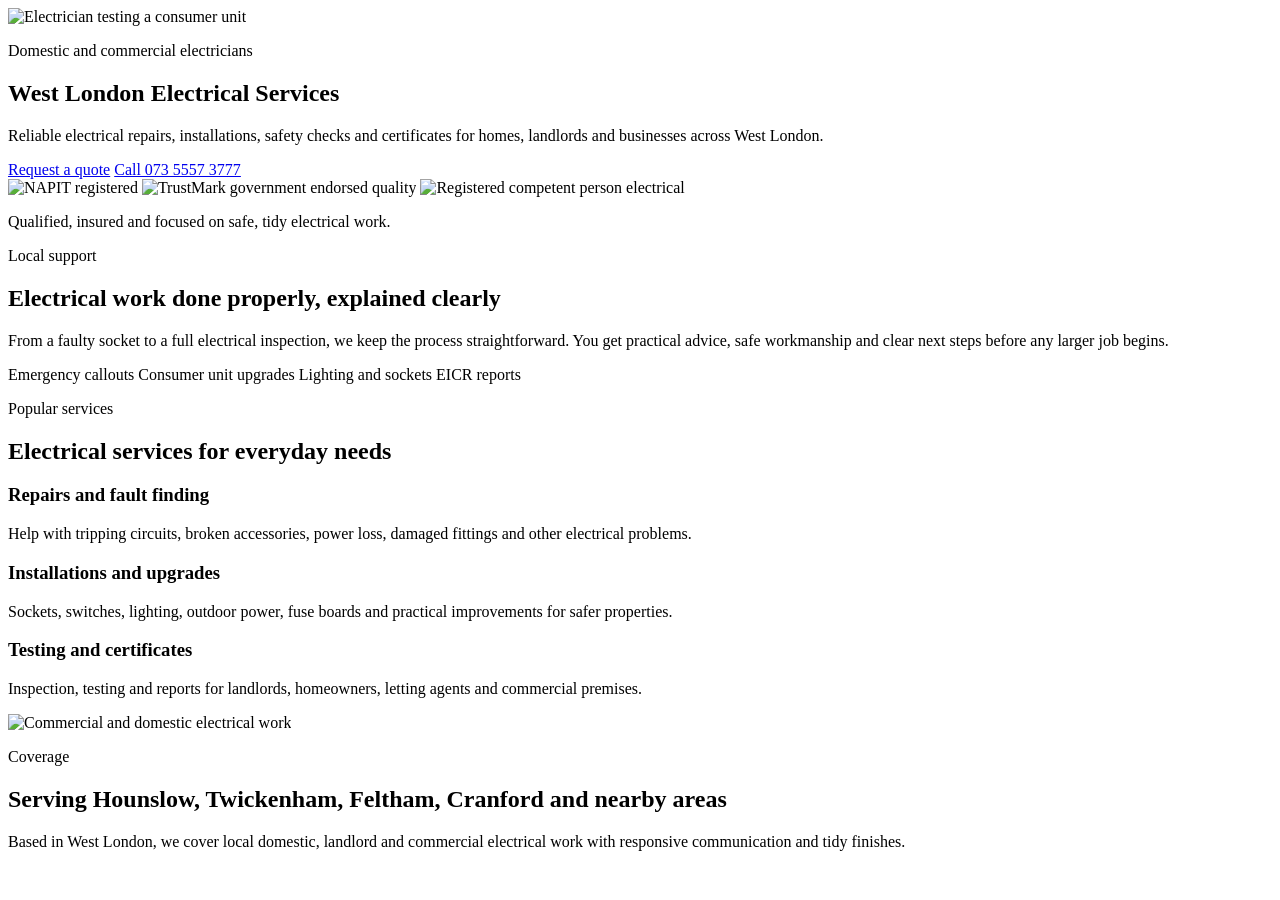
==== index.html @ 773b6138 "Add files via upload" ====
<!doctype html>
<html lang="en">
<head>
  <meta charset="utf-8">
  <meta name="viewport" content="width=device-width, initial-scale=1">
  <title>West London Electrical Services | Local Electricians</title>
  <meta name="description" content="West London Electrical Services provides domestic and commercial electrical repairs, installations, testing and certificates across West London.">
  <link rel="stylesheet" href="css/styles.css">
  <script src="js/main.js" defer></script>
</head>
<body data-page="home">
  <div data-site-header></div>

  <main>
    <section class="hero">
      <img src="images/electrical-services.jpg" alt="Electrician testing a consumer unit">
      <div class="hero-content">
        <p class="eyebrow">Domestic and commercial electricians</p>
        <h1>West London Electrical Services</h1>
        <p>Reliable electrical repairs, installations, safety checks and certificates for homes, landlords and businesses across West London.</p>
        <div class="actions">
          <a class="button primary" href="contact.html">Request a quote</a>
          <a class="button ghost" href="tel:07355573777">Call 073 5557 3777</a>
        </div>
      </div>
    </section>

    <section class="trust-row" aria-label="Accreditations">
      <img src="images/napit.jpg" alt="NAPIT registered">
      <img src="images/trustmark.jpg" alt="TrustMark government endorsed quality">
      <img src="images/registered-competent-person.jpg" alt="Registered competent person electrical">
      <p>Qualified, insured and focused on safe, tidy electrical work.</p>
    </section>

    <section class="section intro-grid">
      <div>
        <p class="eyebrow">Local support</p>
        <h2>Electrical work done properly, explained clearly</h2>
        <p>From a faulty socket to a full electrical inspection, we keep the process straightforward. You get practical advice, safe workmanship and clear next steps before any larger job begins.</p>
      </div>
      <div class="highlight-list">
        <span>Emergency callouts</span>
        <span>Consumer unit upgrades</span>
        <span>Lighting and sockets</span>
        <span>EICR reports</span>
      </div>
    </section>

    <section class="section cards-section">
      <div class="section-heading">
        <p class="eyebrow">Popular services</p>
        <h2>Electrical services for everyday needs</h2>
      </div>
      <div class="card-grid">
        <article class="card">
          <h3>Repairs and fault finding</h3>
          <p>Help with tripping circuits, broken accessories, power loss, damaged fittings and other electrical problems.</p>
        </article>
        <article class="card">
          <h3>Installations and upgrades</h3>
          <p>Sockets, switches, lighting, outdoor power, fuse boards and practical improvements for safer properties.</p>
        </article>
        <article class="card">
          <h3>Testing and certificates</h3>
          <p>Inspection, testing and reports for landlords, homeowners, letting agents and commercial premises.</p>
        </article>
      </div>
    </section>

    <section class="image-band">
      <img src="images/commercial-domestic.jpg" alt="Commercial and domestic electrical work">
      <div>
        <p class="eyebrow">Coverage</p>
        <h2>Serving Hounslow, Twickenham, Feltham, Cranford and nearby areas</h2>
        <p>Based in West London, we cover local domestic, landlord and commercial electrical work with responsive communication and tidy finishes.</p>
      </div>
    </section>
  </main>

  <div data-site-footer></div>
</body>
</html>
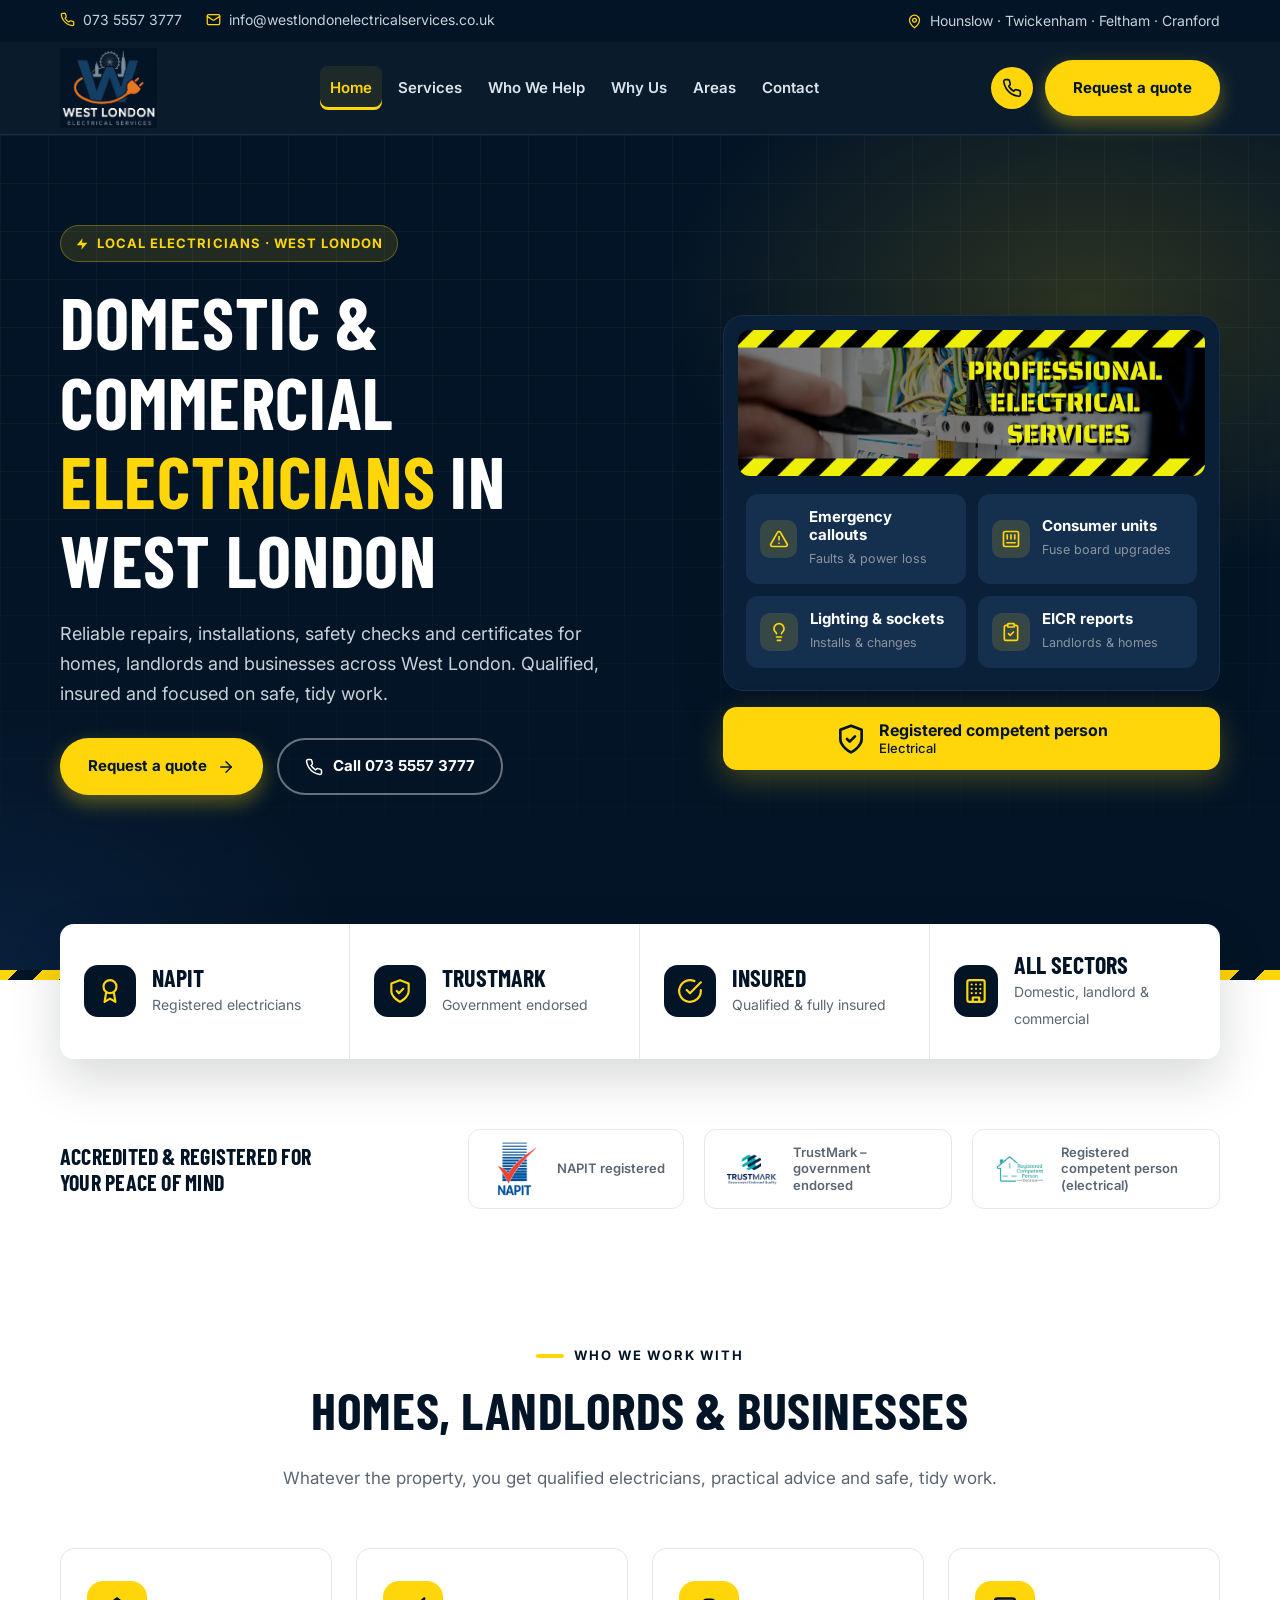
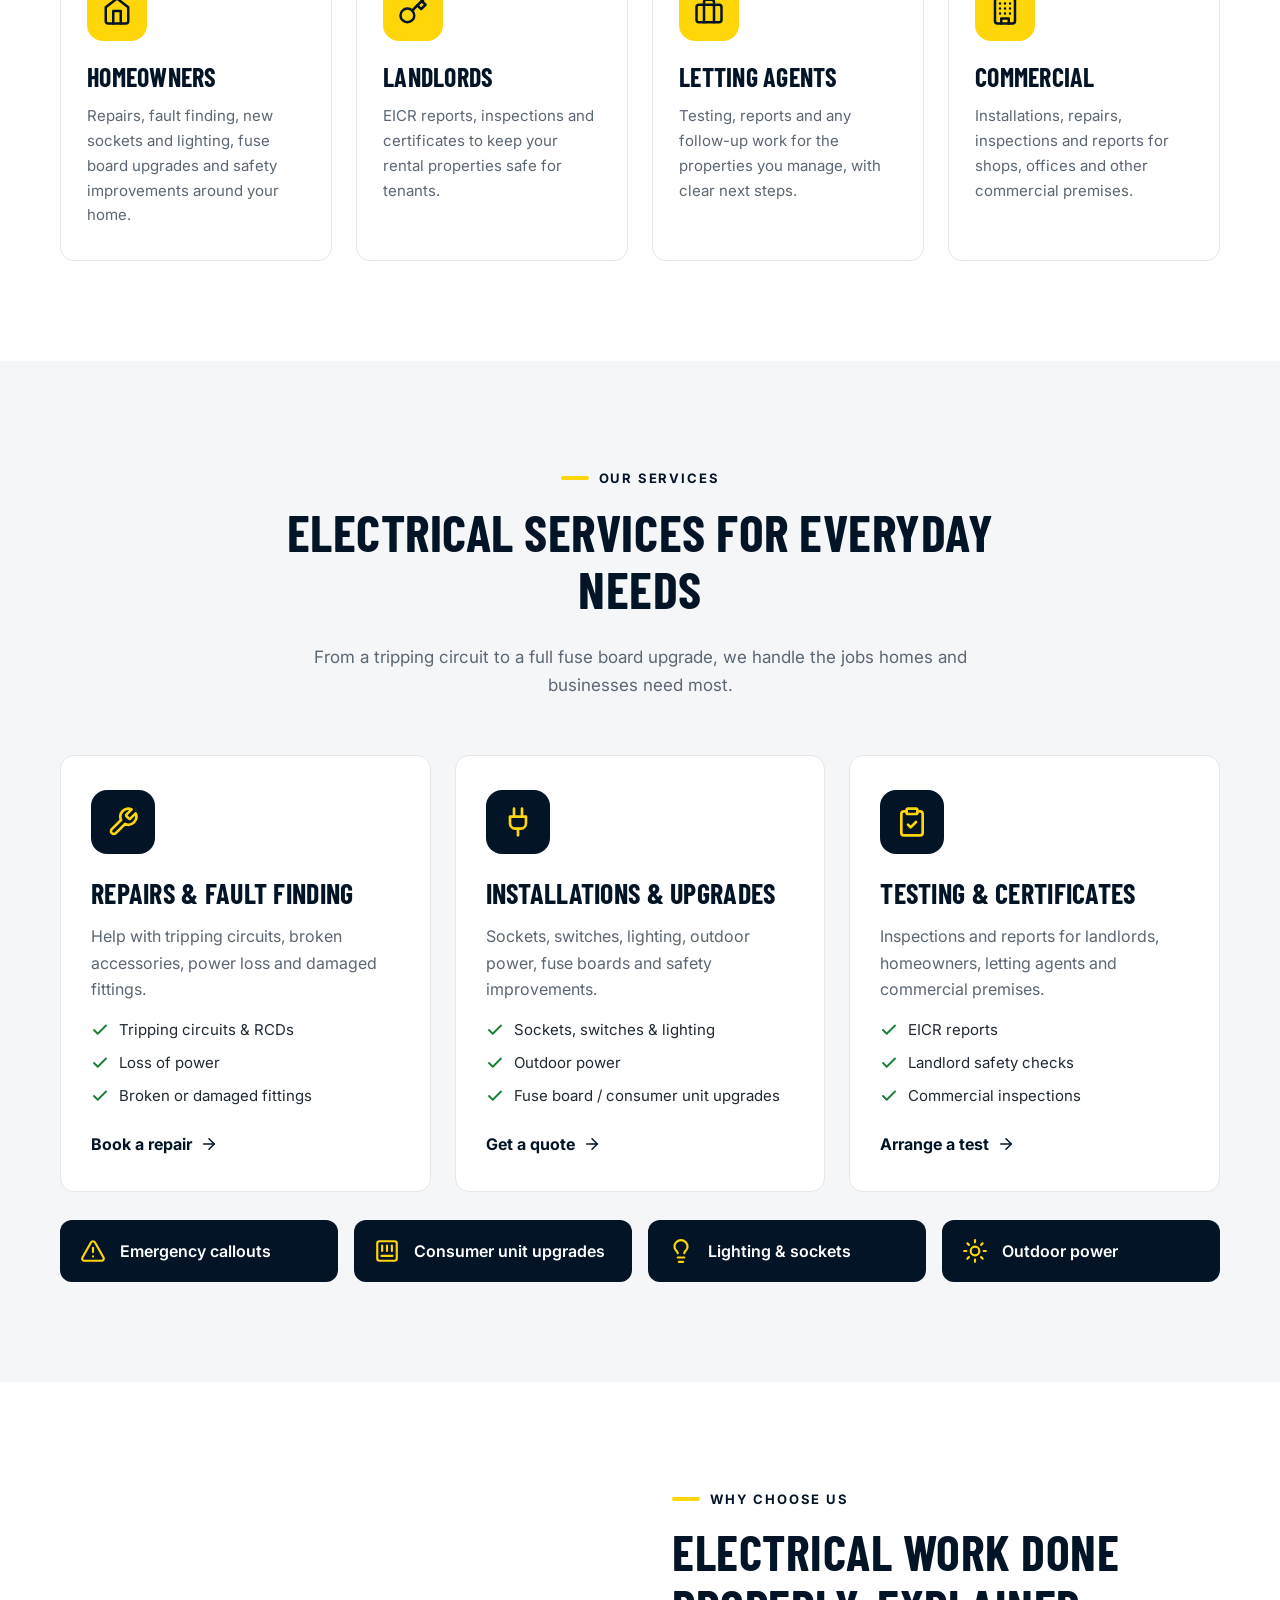
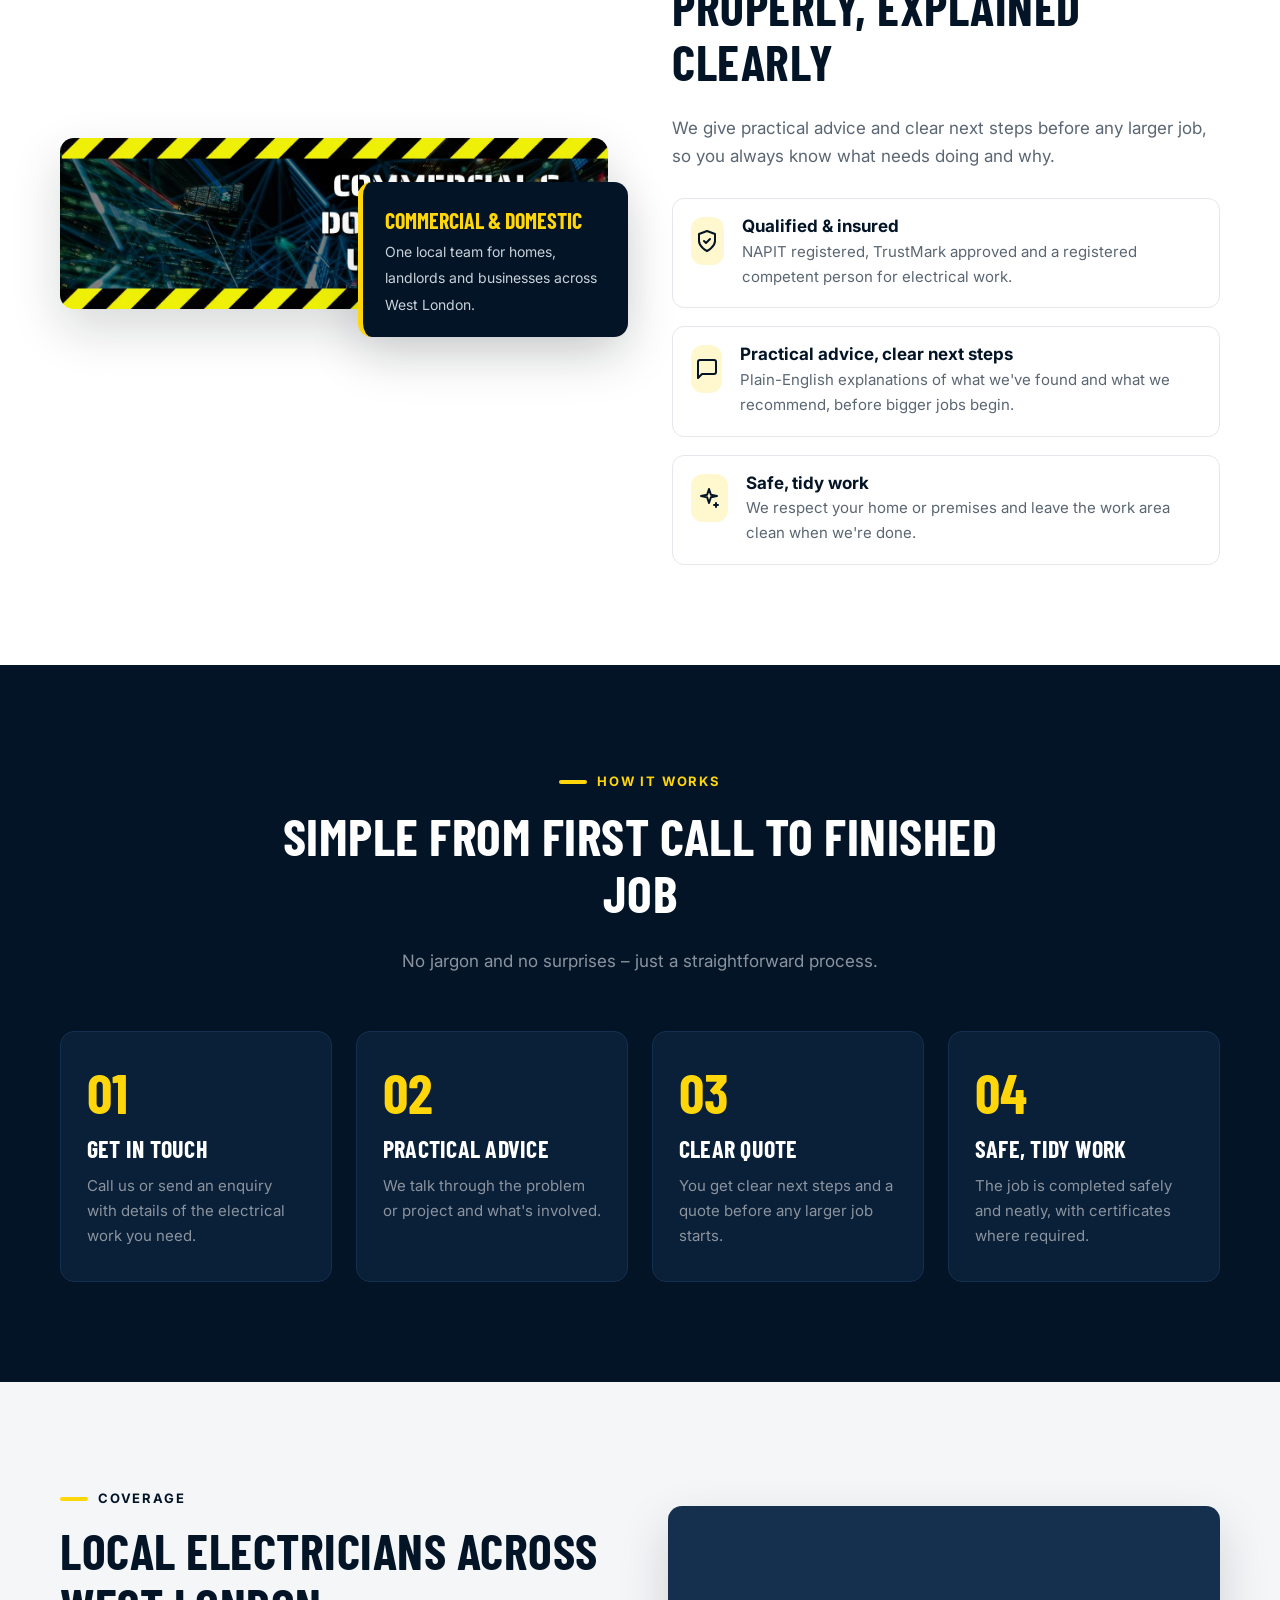
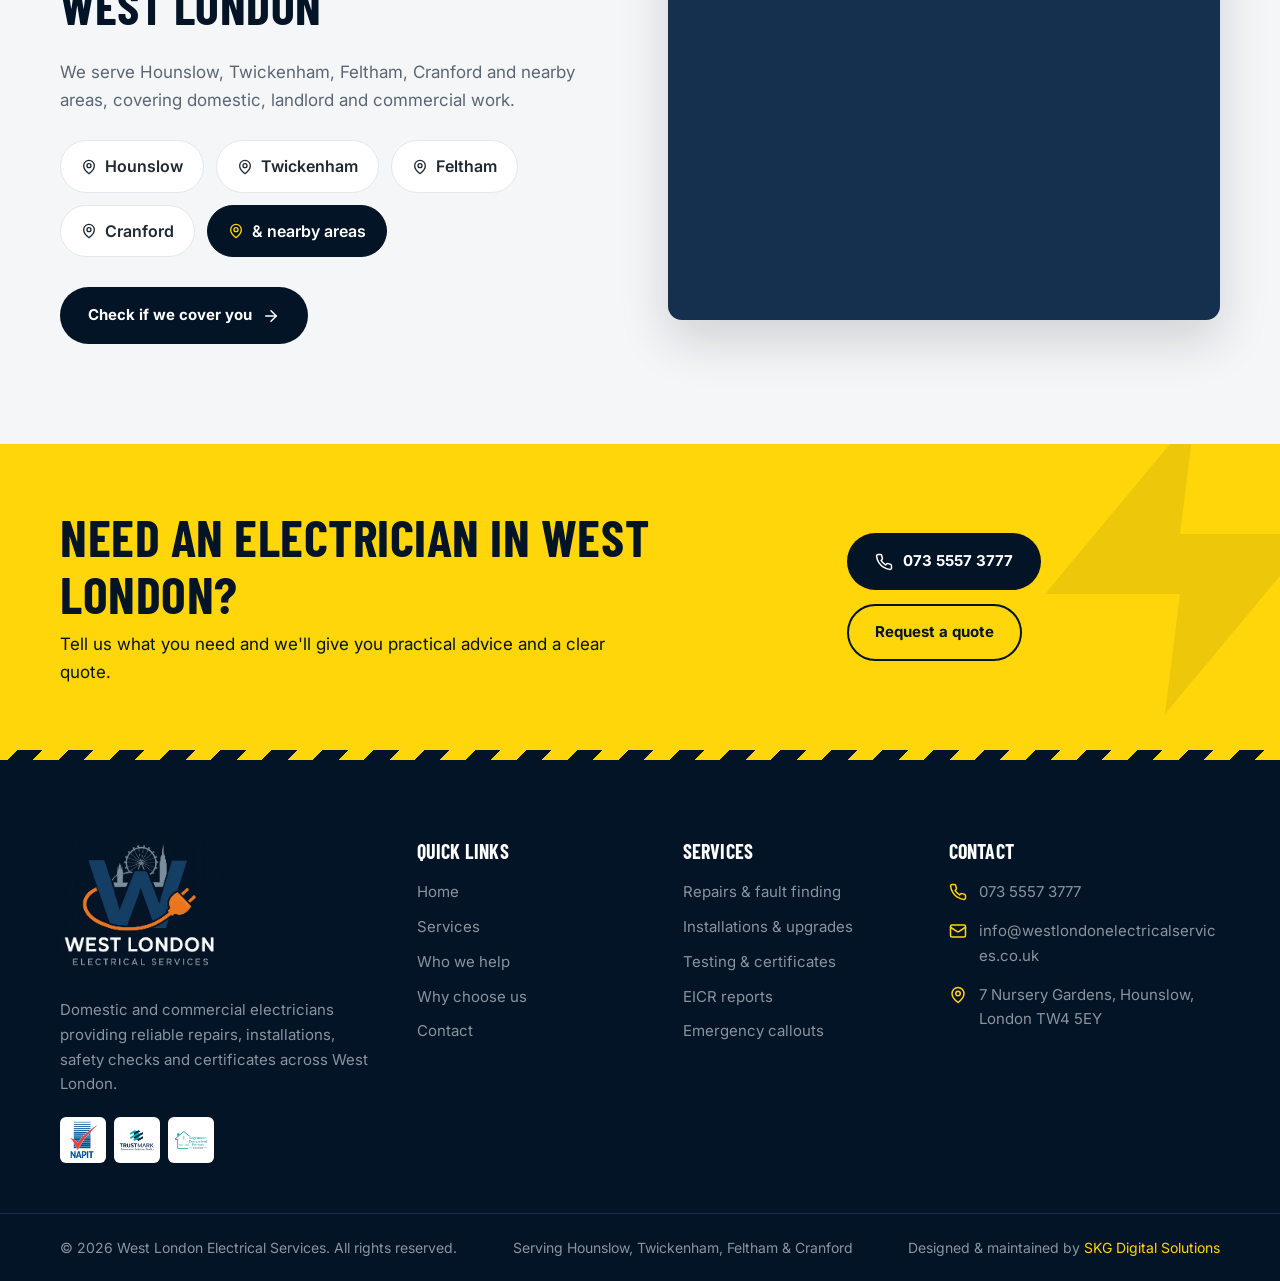
==== commit 23f4015d: "website update" ====
--- a/index.html
+++ b/index.html
@@ -1,82 +1,410 @@
-<!doctype html>
-<html lang="en">
+<!DOCTYPE html>
+<html lang="en-GB" class="no-js">
 <head>
-  <meta charset="utf-8">
+  <meta charset="UTF-8">
   <meta name="viewport" content="width=device-width, initial-scale=1">
   <title>West London Electrical Services | Local Electricians</title>
-  <meta name="description" content="West London Electrical Services provides domestic and commercial electrical repairs, installations, testing and certificates across West London.">
+  <meta name="description" content="Domestic and commercial electricians in West London. Reliable repairs, installations, safety checks and certificates for homes, landlords and businesses in Hounslow, Twickenham, Feltham and Cranford.">
+  <meta name="theme-color" content="#0d1117">
+  <link rel="icon" type="image/png" href="images/logo.png">
+  <link rel="alternate icon" href="data:image/svg+xml,%3Csvg xmlns='http://www.w3.org/2000/svg' viewBox='0 0 32 32'%3E%3Crect width='32' height='32' rx='8' fill='%230d1117'/%3E%3Cpath d='M17.5 5 8 18h7l-1 9 10-13h-7l.5-9z' fill='%23ffd60a'/%3E%3C/svg%3E">
+  <link rel="preconnect" href="https://fonts.googleapis.com">
+  <link rel="preconnect" href="https://fonts.gstatic.com" crossorigin>
+  <link href="https://fonts.googleapis.com/css2?family=Barlow+Condensed:wght@600;700&family=Inter:wght@400;500;600;700&display=swap" rel="stylesheet">
   <link rel="stylesheet" href="css/styles.css">
-  <script src="js/main.js" defer></script>
+  <script>document.documentElement.classList.remove('no-js');</script>
 </head>
-<body data-page="home">
-  <div data-site-header></div>
-
-  <main>
-    <section class="hero">
-      <img src="images/electrical-services.jpg" alt="Electrician testing a consumer unit">
-      <div class="hero-content">
-        <p class="eyebrow">Domestic and commercial electricians</p>
-        <h1>West London Electrical Services</h1>
-        <p>Reliable electrical repairs, installations, safety checks and certificates for homes, landlords and businesses across West London.</p>
-        <div class="actions">
-          <a class="button primary" href="contact.html">Request a quote</a>
-          <a class="button ghost" href="tel:07355573777">Call 073 5557 3777</a>
-        </div>
-      </div>
-    </section>
-
-    <section class="trust-row" aria-label="Accreditations">
-      <img src="images/napit.jpg" alt="NAPIT registered">
-      <img src="images/trustmark.jpg" alt="TrustMark government endorsed quality">
-      <img src="images/registered-competent-person.jpg" alt="Registered competent person electrical">
-      <p>Qualified, insured and focused on safe, tidy electrical work.</p>
-    </section>
-
-    <section class="section intro-grid">
-      <div>
-        <p class="eyebrow">Local support</p>
-        <h2>Electrical work done properly, explained clearly</h2>
-        <p>From a faulty socket to a full electrical inspection, we keep the process straightforward. You get practical advice, safe workmanship and clear next steps before any larger job begins.</p>
-      </div>
-      <div class="highlight-list">
-        <span>Emergency callouts</span>
-        <span>Consumer unit upgrades</span>
-        <span>Lighting and sockets</span>
-        <span>EICR reports</span>
-      </div>
-    </section>
-
-    <section class="section cards-section">
-      <div class="section-heading">
-        <p class="eyebrow">Popular services</p>
+<body>
+
+<!-- Icon sprite -->
+<svg width="0" height="0" style="position:absolute" aria-hidden="true">
+  <defs>
+    <symbol id="i-bolt" viewBox="0 0 24 24"><path fill="currentColor" d="M13 2 3 14h9l-1 8 10-12h-9l1-8z"/></symbol>
+    <symbol id="i-phone" viewBox="0 0 24 24" fill="none" stroke="currentColor" stroke-width="2" stroke-linecap="round" stroke-linejoin="round"><path d="M22 16.92v3a2 2 0 0 1-2.18 2 19.79 19.79 0 0 1-8.63-3.07 19.5 19.5 0 0 1-6-6 19.79 19.79 0 0 1-3.07-8.67A2 2 0 0 1 4.11 2h3a2 2 0 0 1 2 1.72 12.84 12.84 0 0 0 .7 2.81 2 2 0 0 1-.45 2.11L8.09 9.91a16 16 0 0 0 6 6l1.27-1.27a2 2 0 0 1 2.11-.45 12.84 12.84 0 0 0 2.81.7A2 2 0 0 1 22 16.92z"/></symbol>
+    <symbol id="i-mail" viewBox="0 0 24 24" fill="none" stroke="currentColor" stroke-width="2" stroke-linecap="round" stroke-linejoin="round"><rect x="2" y="4" width="20" height="16" rx="2"/><path d="m22 7-8.97 5.7a1.94 1.94 0 0 1-2.06 0L2 7"/></symbol>
+    <symbol id="i-pin" viewBox="0 0 24 24" fill="none" stroke="currentColor" stroke-width="2" stroke-linecap="round" stroke-linejoin="round"><path d="M20 10c0 6-8 12-8 12s-8-6-8-12a8 8 0 0 1 16 0Z"/><circle cx="12" cy="10" r="3"/></symbol>
+    <symbol id="i-check-circle" viewBox="0 0 24 24" fill="none" stroke="currentColor" stroke-width="2" stroke-linecap="round" stroke-linejoin="round"><path d="M22 11.08V12a10 10 0 1 1-5.93-9.14"/><path d="M22 4 12 14.01l-3-3"/></symbol>
+    <symbol id="i-check" viewBox="0 0 24 24" fill="none" stroke="currentColor" stroke-width="2.5" stroke-linecap="round" stroke-linejoin="round"><path d="M20 6 9 17l-5-5"/></symbol>
+    <symbol id="i-shield" viewBox="0 0 24 24" fill="none" stroke="currentColor" stroke-width="2" stroke-linecap="round" stroke-linejoin="round"><path d="M12 22s8-4 8-10V5l-8-3-8 3v7c0 6 8 10 8 10z"/><path d="m9 12 2 2 4-4"/></symbol>
+    <symbol id="i-wrench" viewBox="0 0 24 24" fill="none" stroke="currentColor" stroke-width="2" stroke-linecap="round" stroke-linejoin="round"><path d="M14.7 6.3a1 1 0 0 0 0 1.4l1.6 1.6a1 1 0 0 0 1.4 0l3.77-3.77a6 6 0 0 1-7.94 7.94l-6.91 6.91a2.12 2.12 0 0 1-3-3l6.91-6.91a6 6 0 0 1 7.94-7.94l-3.76 3.76z"/></symbol>
+    <symbol id="i-plug" viewBox="0 0 24 24" fill="none" stroke="currentColor" stroke-width="2" stroke-linecap="round" stroke-linejoin="round"><path d="M12 22v-5"/><path d="M9 8V2"/><path d="M15 8V2"/><path d="M18 8v5a4 4 0 0 1-4 4h-4a4 4 0 0 1-4-4V8Z"/></symbol>
+    <symbol id="i-clipboard" viewBox="0 0 24 24" fill="none" stroke="currentColor" stroke-width="2" stroke-linecap="round" stroke-linejoin="round"><rect x="8" y="2" width="8" height="4" rx="1"/><path d="M16 4h2a2 2 0 0 1 2 2v14a2 2 0 0 1-2 2H6a2 2 0 0 1-2-2V6a2 2 0 0 1 2-2h2"/><path d="m9 14 2 2 4-4"/></symbol>
+    <symbol id="i-bulb" viewBox="0 0 24 24" fill="none" stroke="currentColor" stroke-width="2" stroke-linecap="round" stroke-linejoin="round"><path d="M15 14c.2-1 .7-1.7 1.5-2.5 1-.9 1.5-2.2 1.5-3.5A6 6 0 0 0 6 8c0 1 .2 2.2 1.5 3.5.7.7 1.3 1.5 1.5 2.5"/><path d="M9 18h6"/><path d="M10 22h4"/></symbol>
+    <symbol id="i-alert" viewBox="0 0 24 24" fill="none" stroke="currentColor" stroke-width="2" stroke-linecap="round" stroke-linejoin="round"><path d="m21.73 18-8-14a2 2 0 0 0-3.48 0l-8 14A2 2 0 0 0 4 21h16a2 2 0 0 0 1.73-3Z"/><path d="M12 9v4"/><path d="M12 17h.01"/></symbol>
+    <symbol id="i-board" viewBox="0 0 24 24" fill="none" stroke="currentColor" stroke-width="2" stroke-linecap="round" stroke-linejoin="round"><rect x="3" y="3" width="18" height="18" rx="2"/><path d="M7.5 7v5"/><path d="M12 7v5"/><path d="M16.5 7v5"/><path d="M7 16.5h10"/></symbol>
+    <symbol id="i-home" viewBox="0 0 24 24" fill="none" stroke="currentColor" stroke-width="2" stroke-linecap="round" stroke-linejoin="round"><path d="m3 9 9-7 9 7v11a2 2 0 0 1-2 2H5a2 2 0 0 1-2-2z"/><path d="M9 22V12h6v10"/></symbol>
+    <symbol id="i-key" viewBox="0 0 24 24" fill="none" stroke="currentColor" stroke-width="2" stroke-linecap="round" stroke-linejoin="round"><circle cx="7.5" cy="15.5" r="5.5"/><path d="m21 2-9.6 9.6"/><path d="m15.5 7.5 3 3L22 7l-3-3"/></symbol>
+    <symbol id="i-briefcase" viewBox="0 0 24 24" fill="none" stroke="currentColor" stroke-width="2" stroke-linecap="round" stroke-linejoin="round"><rect x="2" y="7" width="20" height="14" rx="2"/><path d="M16 21V5a2 2 0 0 0-2-2h-4a2 2 0 0 0-2 2v16"/></symbol>
+    <symbol id="i-building" viewBox="0 0 24 24" fill="none" stroke="currentColor" stroke-width="2" stroke-linecap="round" stroke-linejoin="round"><rect x="4" y="2" width="16" height="20" rx="2"/><path d="M9 22v-4h6v4"/><path d="M8 6h.01M12 6h.01M16 6h.01M8 10h.01M12 10h.01M16 10h.01M8 14h.01M12 14h.01M16 14h.01"/></symbol>
+    <symbol id="i-message" viewBox="0 0 24 24" fill="none" stroke="currentColor" stroke-width="2" stroke-linecap="round" stroke-linejoin="round"><path d="M21 15a2 2 0 0 1-2 2H7l-4 4V5a2 2 0 0 1 2-2h14a2 2 0 0 1 2 2z"/></symbol>
+    <symbol id="i-sparkle" viewBox="0 0 24 24" fill="none" stroke="currentColor" stroke-width="2" stroke-linecap="round" stroke-linejoin="round"><path d="M12 3l1.9 5.8L20 10l-6.1 1.2L12 17l-1.9-5.8L4 10l6.1-1.2z"/><path d="M19 17v4M17 19h4"/></symbol>
+    <symbol id="i-award" viewBox="0 0 24 24" fill="none" stroke="currentColor" stroke-width="2" stroke-linecap="round" stroke-linejoin="round"><circle cx="12" cy="8" r="6"/><path d="M15.48 12.89 17 22l-5-3-5 3 1.52-9.11"/></symbol>
+    <symbol id="i-sun" viewBox="0 0 24 24" fill="none" stroke="currentColor" stroke-width="2" stroke-linecap="round" stroke-linejoin="round"><circle cx="12" cy="12" r="4"/><path d="M12 2v2M12 20v2M4.93 4.93l1.41 1.41M17.66 17.66l1.41 1.41M2 12h2M20 12h2M6.34 17.66l-1.41 1.41M19.07 4.93l-1.41 1.41"/></symbol>
+    <symbol id="i-arrow" viewBox="0 0 24 24" fill="none" stroke="currentColor" stroke-width="2" stroke-linecap="round" stroke-linejoin="round"><path d="M5 12h14"/><path d="m12 5 7 7-7 7"/></symbol>
+    <symbol id="i-chevron" viewBox="0 0 24 24" fill="none" stroke="currentColor" stroke-width="2" stroke-linecap="round" stroke-linejoin="round"><path d="m9 18 6-6-6-6"/></symbol>
+    <symbol id="i-up" viewBox="0 0 24 24" fill="none" stroke="currentColor" stroke-width="2.5" stroke-linecap="round" stroke-linejoin="round"><path d="m18 15-6-6-6 6"/></symbol>
+    <symbol id="i-menu" viewBox="0 0 24 24" fill="none" stroke="currentColor" stroke-width="2" stroke-linecap="round"><path d="M4 6h16M4 12h16M4 18h16"/></symbol>
+    <symbol id="i-x" viewBox="0 0 24 24" fill="none" stroke="currentColor" stroke-width="2" stroke-linecap="round"><path d="M18 6 6 18M6 6l12 12"/></symbol>
+  </defs>
+</svg>
+
+<a class="skip-link" href="#main">Skip to content</a>
+
+<!-- Top bar -->
+<div class="topbar">
+  <div class="container">
+    <ul class="topbar-list">
+      <li><a href="tel:07355573777"><svg><use href="#i-phone"/></svg>073 5557 3777</a></li>
+      <li class="hide-sm"><a href="mailto:info@westlondonelectricalservices.co.uk"><svg><use href="#i-mail"/></svg>info@westlondonelectricalservices.co.uk</a></li>
+    </ul>
+    <span class="hide-md"><svg><use href="#i-pin"/></svg>Hounslow · Twickenham · Feltham · Cranford</span>
+  </div>
+</div>
+
+<!-- Header -->
+<header class="site-header" id="siteHeader">
+  <div class="container">
+    <a href="index.html" class="logo" aria-label="West London Electrical Services home"><img src="images/logo.png" alt="West London Electrical Services" width="810" height="666"></a>
+
+    <nav class="main-nav" aria-label="Main">
+      <a href="index.html" class="active">Home</a>
+      <a href="#services">Services</a>
+      <a href="#who-we-work-with">Who We Help</a>
+      <a href="#why-us">Why Us</a>
+      <a href="#areas">Areas</a>
+      <a href="contact.html">Contact</a>
+    </nav>
+
+    <div class="header-cta">
+      <a href="tel:07355573777" class="header-phone">
+        <span class="icon-circle"><svg><use href="#i-phone"/></svg></span>
+        <span><small>Call us today</small><strong>073 5557 3777</strong></span>
+      </a>
+      <a href="contact.html" class="btn btn-primary">Request a quote</a>
+      <button class="nav-toggle" id="navToggle" aria-label="Open menu" aria-expanded="false" aria-controls="mobileNav">
+        <svg><use href="#i-menu"/></svg>
+      </button>
+    </div>
+  </div>
+</header>
+
+<!-- Mobile navigation -->
+<div class="mobile-nav" id="mobileNav" aria-hidden="true">
+  <div class="mobile-nav-backdrop" data-close></div>
+  <div class="mobile-nav-panel" role="dialog" aria-modal="true" aria-label="Menu">
+    <div class="mobile-nav-head">
+      <a href="index.html" class="logo" aria-label="West London Electrical Services home"><img src="images/logo.png" alt="West London Electrical Services" width="810" height="666"></a>
+      <button class="nav-close" data-close aria-label="Close menu"><svg><use href="#i-x"/></svg></button>
+    </div>
+    <nav class="mobile-nav-links" aria-label="Mobile">
+      <a href="index.html" class="active">Home <svg><use href="#i-chevron"/></svg></a>
+      <a href="#services" data-close>Services <svg><use href="#i-chevron"/></svg></a>
+      <a href="#who-we-work-with" data-close>Who We Help <svg><use href="#i-chevron"/></svg></a>
+      <a href="#why-us" data-close>Why Us <svg><use href="#i-chevron"/></svg></a>
+      <a href="#areas" data-close>Areas <svg><use href="#i-chevron"/></svg></a>
+      <a href="contact.html">Contact <svg><use href="#i-chevron"/></svg></a>
+    </nav>
+    <div class="mobile-nav-foot">
+      <a href="tel:07355573777" class="btn btn-primary btn-block"><svg><use href="#i-phone"/></svg>Call 073 5557 3777</a>
+      <a href="contact.html" class="btn btn-outline btn-block">Request a quote</a>
+      <p>Domestic &amp; commercial electricians covering Hounslow, Twickenham, Feltham, Cranford and nearby.</p>
+    </div>
+  </div>
+</div>
+
+<main id="main">
+
+  <!-- Hero -->
+  <section class="hero">
+    <div class="container hero-inner">
+      <div class="hero-copy">
+        <span class="eyebrow reveal"><svg><use href="#i-bolt"/></svg>Local electricians · West London</span>
+        <h1 class="reveal d1">Domestic &amp; Commercial <span class="hl">Electricians</span> in West London</h1>
+        <p class="hero-lead reveal d2">Reliable repairs, installations, safety checks and certificates for homes, landlords and businesses across West London. Qualified, insured and focused on safe, tidy work.</p>
+        <div class="hero-actions reveal d2">
+          <a href="contact.html" class="btn btn-primary">Request a quote <svg><use href="#i-arrow"/></svg></a>
+          <a href="tel:07355573777" class="btn btn-outline"><svg><use href="#i-phone"/></svg>Call 073 5557 3777</a>
+        </div>
+        <ul class="hero-checks reveal d3">
+          <li><svg><use href="#i-check-circle"/></svg>NAPIT registered</li>
+          <li><svg><use href="#i-check-circle"/></svg>TrustMark</li>
+          <li><svg><use href="#i-check-circle"/></svg>Qualified &amp; insured</li>
+        </ul>
+      </div>
+
+      <div class="hero-visual reveal d2">
+        <div class="hero-card">
+          <img src="images/electrical-services.jpg" alt="Electrician testing a consumer unit – Professional Electrical Services" width="1280" height="400">
+          <div class="hero-card-body">
+            <div class="mini-stat"><span class="ic"><svg><use href="#i-alert"/></svg></span><div><strong>Emergency callouts</strong><small>Faults &amp; power loss</small></div></div>
+            <div class="mini-stat"><span class="ic"><svg><use href="#i-board"/></svg></span><div><strong>Consumer units</strong><small>Fuse board upgrades</small></div></div>
+            <div class="mini-stat"><span class="ic"><svg><use href="#i-bulb"/></svg></span><div><strong>Lighting &amp; sockets</strong><small>Installs &amp; changes</small></div></div>
+            <div class="mini-stat"><span class="ic"><svg><use href="#i-clipboard"/></svg></span><div><strong>EICR reports</strong><small>Landlords &amp; homes</small></div></div>
+          </div>
+        </div>
+        <div class="hero-badge">
+          <svg><use href="#i-shield"/></svg>
+          <div>Registered competent person<small>Electrical</small></div>
+        </div>
+      </div>
+    </div>
+    <div class="hazard"></div>
+  </section>
+
+  <!-- Stats -->
+  <section class="stats" aria-label="Key facts">
+    <div class="container">
+      <div class="stats-grid reveal">
+        <div class="stat"><span class="ic"><svg><use href="#i-award"/></svg></span><div><strong>NAPIT</strong><span>Registered electricians</span></div></div>
+        <div class="stat"><span class="ic"><svg><use href="#i-shield"/></svg></span><div><strong>TrustMark</strong><span>Government endorsed</span></div></div>
+        <div class="stat"><span class="ic"><svg><use href="#i-check-circle"/></svg></span><div><strong>Insured</strong><span>Qualified &amp; fully insured</span></div></div>
+        <div class="stat"><span class="ic"><svg><use href="#i-building"/></svg></span><div><strong>All sectors</strong><span>Domestic, landlord &amp; commercial</span></div></div>
+      </div>
+    </div>
+  </section>
+
+  <!-- Accreditations -->
+  <section class="accred" aria-label="Accreditations">
+    <div class="container accred-inner">
+      <h2 class="accred-title reveal">Accredited &amp; registered for your peace of mind</h2>
+      <div class="accred-logos">
+        <div class="accred-logo reveal d1"><img src="images/napit.jpg" alt="NAPIT registered" width="80" height="80"><span>NAPIT registered</span></div>
+        <div class="accred-logo reveal d2"><img src="images/trustmark.jpg" alt="TrustMark government endorsed" width="80" height="80"><span>TrustMark – government endorsed</span></div>
+        <div class="accred-logo reveal d3"><img src="images/registered-competent-person.jpg" alt="Registered competent person – electrical" width="80" height="80"><span>Registered competent person (electrical)</span></div>
+      </div>
+    </div>
+  </section>
+
+  <!-- Who we work with -->
+  <section class="section" id="who-we-work-with">
+    <div class="container">
+      <div class="section-head reveal">
+        <span class="kicker">Who we work with</span>
+        <h2>Homes, landlords &amp; businesses</h2>
+        <p>Whatever the property, you get qualified electricians, practical advice and safe, tidy work.</p>
+      </div>
+      <div class="audience-grid">
+        <article class="audience-card reveal">
+          <span class="ic"><svg><use href="#i-home"/></svg></span>
+          <h3>Homeowners</h3>
+          <p>Repairs, fault finding, new sockets and lighting, fuse board upgrades and safety improvements around your home.</p>
+        </article>
+        <article class="audience-card reveal d1">
+          <span class="ic"><svg><use href="#i-key"/></svg></span>
+          <h3>Landlords</h3>
+          <p>EICR reports, inspections and certificates to keep your rental properties safe for tenants.</p>
+        </article>
+        <article class="audience-card reveal d2">
+          <span class="ic"><svg><use href="#i-briefcase"/></svg></span>
+          <h3>Letting Agents</h3>
+          <p>Testing, reports and any follow-up work for the properties you manage, with clear next steps.</p>
+        </article>
+        <article class="audience-card reveal d3">
+          <span class="ic"><svg><use href="#i-building"/></svg></span>
+          <h3>Commercial</h3>
+          <p>Installations, repairs, inspections and reports for shops, offices and other commercial premises.</p>
+        </article>
+      </div>
+    </div>
+  </section>
+
+  <!-- Services -->
+  <section class="section section-soft" id="services">
+    <div class="container">
+      <div class="section-head reveal">
+        <span class="kicker">Our services</span>
         <h2>Electrical services for everyday needs</h2>
-      </div>
-      <div class="card-grid">
-        <article class="card">
-          <h3>Repairs and fault finding</h3>
-          <p>Help with tripping circuits, broken accessories, power loss, damaged fittings and other electrical problems.</p>
-        </article>
-        <article class="card">
-          <h3>Installations and upgrades</h3>
-          <p>Sockets, switches, lighting, outdoor power, fuse boards and practical improvements for safer properties.</p>
-        </article>
-        <article class="card">
-          <h3>Testing and certificates</h3>
-          <p>Inspection, testing and reports for landlords, homeowners, letting agents and commercial premises.</p>
-        </article>
-      </div>
-    </section>
-
-    <section class="image-band">
-      <img src="images/commercial-domestic.jpg" alt="Commercial and domestic electrical work">
-      <div>
-        <p class="eyebrow">Coverage</p>
-        <h2>Serving Hounslow, Twickenham, Feltham, Cranford and nearby areas</h2>
-        <p>Based in West London, we cover local domestic, landlord and commercial electrical work with responsive communication and tidy finishes.</p>
-      </div>
-    </section>
-  </main>
-
-  <div data-site-footer></div>
+        <p>From a tripping circuit to a full fuse board upgrade, we handle the jobs homes and businesses need most.</p>
+      </div>
+
+      <div class="services-grid">
+        <article class="service-card reveal">
+          <span class="ic"><svg><use href="#i-wrench"/></svg></span>
+          <h3>Repairs &amp; fault finding</h3>
+          <p>Help with tripping circuits, broken accessories, power loss and damaged fittings.</p>
+          <ul>
+            <li><svg><use href="#i-check"/></svg>Tripping circuits &amp; RCDs</li>
+            <li><svg><use href="#i-check"/></svg>Loss of power</li>
+            <li><svg><use href="#i-check"/></svg>Broken or damaged fittings</li>
+          </ul>
+          <a href="contact.html" class="link-arrow">Book a repair <svg><use href="#i-arrow"/></svg></a>
+        </article>
+
+        <article class="service-card reveal d1">
+          <span class="ic"><svg><use href="#i-plug"/></svg></span>
+          <h3>Installations &amp; upgrades</h3>
+          <p>Sockets, switches, lighting, outdoor power, fuse boards and safety improvements.</p>
+          <ul>
+            <li><svg><use href="#i-check"/></svg>Sockets, switches &amp; lighting</li>
+            <li><svg><use href="#i-check"/></svg>Outdoor power</li>
+            <li><svg><use href="#i-check"/></svg>Fuse board / consumer unit upgrades</li>
+          </ul>
+          <a href="contact.html" class="link-arrow">Get a quote <svg><use href="#i-arrow"/></svg></a>
+        </article>
+
+        <article class="service-card reveal d2">
+          <span class="ic"><svg><use href="#i-clipboard"/></svg></span>
+          <h3>Testing &amp; certificates</h3>
+          <p>Inspections and reports for landlords, homeowners, letting agents and commercial premises.</p>
+          <ul>
+            <li><svg><use href="#i-check"/></svg>EICR reports</li>
+            <li><svg><use href="#i-check"/></svg>Landlord safety checks</li>
+            <li><svg><use href="#i-check"/></svg>Commercial inspections</li>
+          </ul>
+          <a href="contact.html" class="link-arrow">Arrange a test <svg><use href="#i-arrow"/></svg></a>
+        </article>
+      </div>
+
+      <div class="quick-services">
+        <a href="tel:07355573777" class="quick-service reveal"><svg><use href="#i-alert"/></svg>Emergency callouts</a>
+        <a href="contact.html" class="quick-service reveal d1"><svg><use href="#i-board"/></svg>Consumer unit upgrades</a>
+        <a href="contact.html" class="quick-service reveal d2"><svg><use href="#i-bulb"/></svg>Lighting &amp; sockets</a>
+        <a href="contact.html" class="quick-service reveal d3"><svg><use href="#i-sun"/></svg>Outdoor power</a>
+      </div>
+    </div>
+  </section>
+
+  <!-- Why choose us -->
+  <section class="section" id="why-us">
+    <div class="container why-grid">
+      <div class="why-media reveal">
+        <img src="images/commercial-domestic.jpg" alt="Commercial and domestic electrical work undertaken" width="1280" height="400" loading="lazy">
+        <div class="floating">
+          <strong>Commercial &amp; domestic</strong>
+          <span>One local team for homes, landlords and businesses across West London.</span>
+        </div>
+      </div>
+      <div class="why-content">
+        <span class="kicker reveal">Why choose us</span>
+        <h2 class="reveal d1">Electrical work done properly, explained clearly</h2>
+        <p class="reveal d1">We give practical advice and clear next steps before any larger job, so you always know what needs doing and why.</p>
+        <div class="feature-list">
+          <div class="feature reveal d1">
+            <span class="ic"><svg><use href="#i-shield"/></svg></span>
+            <div><h3>Qualified &amp; insured</h3><p>NAPIT registered, TrustMark approved and a registered competent person for electrical work.</p></div>
+          </div>
+          <div class="feature reveal d2">
+            <span class="ic"><svg><use href="#i-message"/></svg></span>
+            <div><h3>Practical advice, clear next steps</h3><p>Plain-English explanations of what we've found and what we recommend, before bigger jobs begin.</p></div>
+          </div>
+          <div class="feature reveal d3">
+            <span class="ic"><svg><use href="#i-sparkle"/></svg></span>
+            <div><h3>Safe, tidy work</h3><p>We respect your home or premises and leave the work area clean when we're done.</p></div>
+          </div>
+        </div>
+      </div>
+    </div>
+  </section>
+
+  <!-- Process -->
+  <section class="section section-dark">
+    <div class="container">
+      <div class="section-head reveal">
+        <span class="kicker">How it works</span>
+        <h2>Simple from first call to finished job</h2>
+        <p>No jargon and no surprises – just a straightforward process.</p>
+      </div>
+      <div class="process-grid">
+        <div class="step reveal"><h3>Get in touch</h3><p>Call us or send an enquiry with details of the electrical work you need.</p></div>
+        <div class="step reveal d1"><h3>Practical advice</h3><p>We talk through the problem or project and what's involved.</p></div>
+        <div class="step reveal d2"><h3>Clear quote</h3><p>You get clear next steps and a quote before any larger job starts.</p></div>
+        <div class="step reveal d3"><h3>Safe, tidy work</h3><p>The job is completed safely and neatly, with certificates where required.</p></div>
+      </div>
+    </div>
+  </section>
+
+  <!-- Areas -->
+  <section class="section section-soft" id="areas">
+    <div class="container areas-grid">
+      <div class="areas-content">
+        <span class="kicker reveal">Coverage</span>
+        <h2 class="reveal d1">Local electricians across West London</h2>
+        <p class="reveal d1">We serve Hounslow, Twickenham, Feltham, Cranford and nearby areas, covering domestic, landlord and commercial work.</p>
+        <div class="area-tags reveal d2">
+          <span class="area-tag"><svg><use href="#i-pin"/></svg>Hounslow</span>
+          <span class="area-tag"><svg><use href="#i-pin"/></svg>Twickenham</span>
+          <span class="area-tag"><svg><use href="#i-pin"/></svg>Feltham</span>
+          <span class="area-tag"><svg><use href="#i-pin"/></svg>Cranford</span>
+          <a href="contact.html" class="area-tag more"><svg><use href="#i-pin"/></svg>&amp; nearby areas</a>
+        </div>
+        <a href="contact.html" class="btn btn-dark reveal d3">Check if we cover you <svg><use href="#i-arrow"/></svg></a>
+      </div>
+      <div class="areas-map reveal d2">
+        <iframe title="Map of our West London service area" src="https://maps.google.com/maps?q=Hounslow%2C%20London&amp;z=11&amp;output=embed" loading="lazy" referrerpolicy="no-referrer-when-downgrade"></iframe>
+      </div>
+    </div>
+  </section>
+
+  <!-- CTA -->
+  <section class="cta-band">
+    <div class="container cta-inner">
+      <div class="reveal">
+        <h2>Need an electrician in West London?</h2>
+        <p>Tell us what you need and we'll give you practical advice and a clear quote.</p>
+      </div>
+      <div class="cta-actions reveal d1">
+        <a href="tel:07355573777" class="btn btn-dark"><svg><use href="#i-phone"/></svg>073 5557 3777</a>
+        <a href="contact.html" class="btn btn-outline-dark btn">Request a quote</a>
+      </div>
+    </div>
+  </section>
+
+</main>
+
+<!-- Footer -->
+<footer class="site-footer">
+  <div class="hazard"></div>
+  <div class="container footer-grid">
+    <div class="footer-brand">
+      <a href="index.html" class="logo" aria-label="West London Electrical Services home"><img src="images/logo.png" alt="West London Electrical Services" width="810" height="666"></a>
+      <p>Domestic and commercial electricians providing reliable repairs, installations, safety checks and certificates across West London.</p>
+      <div class="footer-accred">
+        <img src="images/napit.jpg" alt="NAPIT" width="46" height="46" loading="lazy">
+        <img src="images/trustmark.jpg" alt="TrustMark" width="46" height="46" loading="lazy">
+        <img src="images/registered-competent-person.jpg" alt="Registered competent person" width="46" height="46" loading="lazy">
+      </div>
+    </div>
+    <div>
+      <h4>Quick links</h4>
+      <ul class="footer-links">
+        <li><a href="index.html">Home</a></li>
+        <li><a href="index.html#services">Services</a></li>
+        <li><a href="index.html#who-we-work-with">Who we help</a></li>
+        <li><a href="index.html#why-us">Why choose us</a></li>
+        <li><a href="contact.html">Contact</a></li>
+      </ul>
+    </div>
+    <div>
+      <h4>Services</h4>
+      <ul class="footer-links">
+        <li><a href="index.html#services">Repairs &amp; fault finding</a></li>
+        <li><a href="index.html#services">Installations &amp; upgrades</a></li>
+        <li><a href="index.html#services">Testing &amp; certificates</a></li>
+        <li><a href="index.html#services">EICR reports</a></li>
+        <li><a href="tel:07355573777">Emergency callouts</a></li>
+      </ul>
+    </div>
+    <div>
+      <h4>Contact</h4>
+      <ul class="footer-contact">
+        <li><svg><use href="#i-phone"/></svg><a href="tel:07355573777">073 5557 3777</a></li>
+        <li><svg><use href="#i-mail"/></svg><a href="mailto:info@westlondonelectricalservices.co.uk">info@westlondonelectricalservices.co.uk</a></li>
+        <li><svg><use href="#i-pin"/></svg><span>7 Nursery Gardens, Hounslow,<br>London TW4 5EY</span></li>
+      </ul>
+    </div>
+  </div>
+  <div class="footer-bottom">
+    <div class="container">
+      <span>&copy; <span data-year>2026</span> West London Electrical Services. All rights reserved.</span>
+      <span>Serving Hounslow, Twickenham, Feltham &amp; Cranford</span>
+      <span>Designed &amp; maintained by <a class="footer-credit" href="https://skgdigitalsolutions.com" target="_blank" rel="noopener">SKG Digital Solutions</a></span>
+    </div>
+  </div>
+</footer>
+
+<a href="tel:07355573777" class="float-call" aria-label="Call 073 5557 3777"><svg><use href="#i-phone"/></svg></a>
+<button class="back-to-top" id="backToTop" aria-label="Back to top"><svg><use href="#i-up"/></svg></button>
+
+<script src="js/main.js"></script>
 </body>
 </html>
--- a/css/styles.css
+++ b/css/styles.css
@@ -0,0 +1,919 @@
+/* ==========================================================
+   West London Electrical Services — main stylesheet
+   ========================================================== */
+
+:root {
+  --yellow: #ffd60a;
+  --yellow-dark: #e6bf00;
+  --ink: #031426;
+  --ink-2: #0a1f38;
+  --ink-3: #15304f;
+  --text: #1f2933;
+  --muted: #5b6673;
+  --line: #e4e7eb;
+  --bg: #ffffff;
+  --bg-soft: #f5f6f8;
+  --white: #ffffff;
+  --radius: 14px;
+  --radius-sm: 8px;
+  --shadow: 0 10px 30px rgba(13, 17, 23, 0.08);
+  --shadow-lg: 0 20px 50px rgba(13, 17, 23, 0.16);
+  --container: 1200px;
+  --gutter: 20px;
+  --font-head: "Barlow Condensed", "Arial Narrow", sans-serif;
+  --font-body: "Inter", system-ui, -apple-system, "Segoe UI", Roboto, sans-serif;
+}
+
+*,
+*::before,
+*::after { box-sizing: border-box; }
+
+html { scroll-behavior: smooth; -webkit-text-size-adjust: 100%; }
+
+body {
+  margin: 0;
+  font-family: var(--font-body);
+  font-size: 16px;
+  line-height: 1.65;
+  color: var(--text);
+  background: var(--bg);
+  overflow-x: hidden;
+}
+
+img { max-width: 100%; height: auto; display: block; }
+a { color: inherit; text-decoration: none; }
+ul { margin: 0; padding: 0; list-style: none; }
+h1, h2, h3, h4 {
+  font-family: var(--font-head);
+  font-weight: 700;
+  line-height: 1.1;
+  margin: 0 0 0.5em;
+  color: var(--ink);
+  letter-spacing: 0.01em;
+}
+p { margin: 0 0 1em; }
+svg { flex-shrink: 0; }
+
+.container {
+  width: 100%;
+  max-width: var(--container);
+  margin: 0 auto;
+  padding: 0 var(--gutter);
+}
+
+.skip-link {
+  position: absolute;
+  left: -999px;
+  top: 0;
+  background: var(--yellow);
+  color: var(--ink);
+  padding: 10px 16px;
+  z-index: 1000;
+  font-weight: 600;
+}
+.skip-link:focus { left: 10px; top: 10px; }
+
+:focus-visible { outline: 3px solid var(--yellow); outline-offset: 3px; }
+
+/* ---------- Buttons ---------- */
+.btn {
+  display: inline-flex;
+  align-items: center;
+  justify-content: center;
+  gap: 10px;
+  padding: 14px 26px;
+  border-radius: 999px;
+  font-weight: 700;
+  font-size: 15px;
+  border: 2px solid transparent;
+  cursor: pointer;
+  transition: transform .2s ease, background .2s ease, color .2s ease, box-shadow .2s ease, border-color .2s ease;
+  white-space: nowrap;
+  font-family: var(--font-body);
+}
+.btn svg { width: 18px; height: 18px; }
+.btn-primary { background: var(--yellow); color: var(--ink); box-shadow: 0 8px 20px rgba(255, 214, 10, .35); }
+.btn-primary:hover { background: var(--yellow-dark); transform: translateY(-2px); }
+.btn-outline { border-color: rgba(255,255,255,.4); color: var(--white); }
+.btn-outline:hover { border-color: var(--yellow); color: var(--yellow); transform: translateY(-2px); }
+.btn-dark { background: var(--ink); color: var(--white); }
+.btn-dark:hover { background: var(--ink-3); transform: translateY(-2px); }
+.btn-block { width: 100%; }
+
+/* ---------- Hazard stripe ---------- */
+.hazard {
+  height: 10px;
+  background: repeating-linear-gradient(-45deg, var(--yellow) 0 18px, var(--ink) 18px 36px);
+}
+
+/* ---------- Top bar ---------- */
+.topbar {
+  background: var(--ink);
+  color: #c9d1d9;
+  font-size: 14px;
+}
+.topbar .container {
+  display: flex;
+  justify-content: space-between;
+  align-items: center;
+  gap: 16px;
+  min-height: 42px;
+}
+.topbar-list { display: flex; gap: 24px; flex-wrap: wrap; }
+.topbar a, .topbar span { display: inline-flex; align-items: center; gap: 8px; }
+.topbar a:hover { color: var(--yellow); }
+.topbar svg { width: 15px; height: 15px; color: var(--yellow); }
+
+/* ---------- Header ---------- */
+.site-header {
+  position: sticky;
+  top: 0;
+  z-index: 100;
+  background: rgba(3, 20, 38, .97);
+  backdrop-filter: saturate(180%) blur(8px);
+  border-bottom: 1px solid var(--ink-3);
+  transition: box-shadow .25s ease;
+}
+.site-header.scrolled { box-shadow: 0 6px 24px rgba(0,0,0,.35); }
+.site-header .container {
+  display: flex;
+  align-items: center;
+  justify-content: space-between;
+  gap: 20px;
+  min-height: 92px;
+}
+
+.logo { display: inline-flex; align-items: center; flex-shrink: 0; }
+.logo img { height: 80px; width: auto; }
+.logo-mark {
+  width: 46px; height: 46px;
+  border-radius: 12px;
+  background: var(--ink);
+  display: grid; place-items: center;
+  color: var(--yellow);
+}
+.logo-mark svg { width: 26px; height: 26px; }
+.logo-text { display: flex; flex-direction: column; line-height: 1; }
+.logo-text strong {
+  font-family: var(--font-head);
+  font-size: 24px;
+  text-transform: uppercase;
+  color: var(--ink);
+  letter-spacing: .02em;
+}
+.logo-text small {
+  font-size: 11px;
+  font-weight: 600;
+  letter-spacing: .18em;
+  text-transform: uppercase;
+  color: var(--muted);
+  margin-top: 4px;
+}
+
+.main-nav { display: flex; align-items: center; gap: 6px; }
+.main-nav a {
+  padding: 10px 14px;
+  border-radius: 8px;
+  font-weight: 600;
+  font-size: 15px;
+  color: #dbe4ee;
+  transition: color .2s, background .2s, box-shadow .2s;
+  white-space: nowrap;
+}
+.main-nav a:hover { color: var(--white); background: rgba(255,255,255,.07); }
+.main-nav a.active { color: var(--yellow); background: rgba(255,214,10,.08); }
+.main-nav a.active { box-shadow: inset 0 -3px 0 var(--yellow); }
+
+.header-cta { display: flex; align-items: center; gap: 12px; }
+.header-phone { display: flex; align-items: center; gap: 10px; }
+.header-phone .icon-circle {
+  width: 42px; height: 42px; border-radius: 50%;
+  background: var(--yellow); color: var(--ink);
+  display: grid; place-items: center;
+}
+.header-phone .icon-circle svg { width: 20px; height: 20px; }
+.header-phone span { display: flex; flex-direction: column; line-height: 1.2; }
+.header-phone small { font-size: 12px; color: #8ea0b5; }
+.header-phone strong { font-size: 17px; color: var(--white); white-space: nowrap; }
+
+.nav-toggle {
+  display: none;
+  width: 46px; height: 46px;
+  border-radius: 10px;
+  border: 1px solid rgba(255,255,255,.2);
+  background: transparent;
+  cursor: pointer;
+  align-items: center; justify-content: center;
+  color: var(--white);
+}
+.nav-toggle svg { width: 24px; height: 24px; }
+
+/* Mobile drawer */
+.mobile-nav {
+  position: fixed;
+  inset: 0;
+  z-index: 200;
+  visibility: hidden;
+  pointer-events: none;
+}
+.mobile-nav.open { visibility: visible; pointer-events: auto; }
+.mobile-nav-backdrop {
+  position: absolute; inset: 0;
+  background: rgba(13,17,23,.55);
+  opacity: 0;
+  transition: opacity .3s ease;
+}
+.mobile-nav.open .mobile-nav-backdrop { opacity: 1; }
+.mobile-nav-panel {
+  position: absolute;
+  top: 0; right: 0; bottom: 0;
+  width: min(86vw, 360px);
+  background: var(--ink);
+  color: var(--white);
+  padding: 22px;
+  display: flex; flex-direction: column;
+  transform: translateX(100%);
+  transition: transform .35s cubic-bezier(.2,.8,.2,1);
+  overflow-y: auto;
+}
+.mobile-nav.open .mobile-nav-panel { transform: translateX(0); }
+.mobile-nav-head { display: flex; justify-content: space-between; align-items: center; margin-bottom: 26px; }
+.mobile-nav-head .logo img { height: 70px; }
+.nav-close {
+  width: 42px; height: 42px; border-radius: 10px;
+  background: var(--ink-3); border: 0; color: var(--white);
+  display: grid; place-items: center; cursor: pointer;
+}
+.nav-close svg { width: 22px; height: 22px; }
+.mobile-nav-links a {
+  display: flex; justify-content: space-between; align-items: center;
+  padding: 16px 4px;
+  border-bottom: 1px solid var(--ink-3);
+  font-family: var(--font-head);
+  font-size: 24px;
+  font-weight: 600;
+  text-transform: uppercase;
+  letter-spacing: .02em;
+}
+.mobile-nav-links a:hover, .mobile-nav-links a.active { color: var(--yellow); }
+.mobile-nav-links svg { width: 18px; height: 18px; opacity: .6; }
+.mobile-nav-foot { margin-top: auto; padding-top: 26px; display: grid; gap: 12px; }
+.mobile-nav-foot .btn-outline { border-color: var(--ink-3); }
+.mobile-nav-foot p { font-size: 14px; color: #8b949e; margin: 6px 0 0; }
+
+/* ---------- Hero ---------- */
+.hero {
+  position: relative;
+  background: var(--ink);
+  color: #c9d1d9;
+  overflow: hidden;
+  isolation: isolate;
+}
+.hero::before {
+  content: "";
+  position: absolute; inset: 0;
+  background:
+    radial-gradient(600px 400px at 85% 20%, rgba(255,214,10,.16), transparent 70%),
+    radial-gradient(500px 400px at 0% 100%, rgba(56,139,253,.10), transparent 70%);
+  z-index: -1;
+}
+.hero::after {
+  content: "";
+  position: absolute; inset: 0;
+  background-image:
+    linear-gradient(rgba(255,255,255,.035) 1px, transparent 1px),
+    linear-gradient(90deg, rgba(255,255,255,.035) 1px, transparent 1px);
+  background-size: 48px 48px;
+  mask-image: linear-gradient(to bottom, #000 30%, transparent);
+  -webkit-mask-image: linear-gradient(to bottom, #000 30%, transparent);
+  z-index: -1;
+}
+.hero-inner {
+  display: grid;
+  grid-template-columns: 1.1fr .9fr;
+  gap: 56px;
+  align-items: center;
+  padding-top: 90px;
+  padding-bottom: 110px;
+}
+.eyebrow {
+  display: inline-flex; align-items: center; gap: 8px;
+  padding: 7px 14px;
+  border-radius: 999px;
+  font-size: 13px;
+  font-weight: 700;
+  letter-spacing: .08em;
+  text-transform: uppercase;
+  background: rgba(255,214,10,.12);
+  color: var(--yellow);
+  border: 1px solid rgba(255,214,10,.3);
+  margin-bottom: 20px;
+}
+.eyebrow svg { width: 14px; height: 14px; }
+.hero h1 {
+  color: var(--white);
+  font-size: clamp(40px, 6vw, 72px);
+  text-transform: uppercase;
+  margin-bottom: 20px;
+}
+.hero h1 .hl { color: var(--yellow); }
+.hero-lead { font-size: 18px; max-width: 560px; margin-bottom: 30px; color: #c9d1d9; }
+.hero-actions { display: flex; flex-wrap: wrap; gap: 14px; margin-bottom: 40px; }
+.hero-checks { display: flex; flex-wrap: wrap; gap: 10px 26px; font-size: 15px; }
+.hero-checks li { display: flex; align-items: center; gap: 8px; color: var(--white); font-weight: 500; }
+.hero-checks svg { width: 20px; height: 20px; color: var(--yellow); }
+
+.hero-visual { position: relative; }
+.hero-card {
+  background: var(--ink-2);
+  border: 1px solid var(--ink-3);
+  border-radius: 20px;
+  padding: 14px;
+  box-shadow: var(--shadow-lg);
+}
+.hero-card img { border-radius: 12px; width: 100%; }
+.hero-card-body { padding: 18px 8px 8px; display: grid; grid-template-columns: repeat(2, 1fr); gap: 12px; }
+.mini-stat {
+  background: var(--ink-3);
+  border-radius: 12px;
+  padding: 14px;
+  display: flex; align-items: center; gap: 12px;
+}
+.mini-stat .ic {
+  width: 38px; height: 38px; border-radius: 10px;
+  background: rgba(255,214,10,.14); color: var(--yellow);
+  display: grid; place-items: center;
+}
+.mini-stat .ic svg { width: 20px; height: 20px; }
+.mini-stat strong { display: block; color: var(--white); font-size: 15px; line-height: 1.2; }
+.mini-stat small { color: #8b949e; font-size: 12.5px; }
+
+.hero-badge {
+  margin-top: 16px;
+  background: var(--yellow);
+  color: var(--ink);
+  border-radius: 14px;
+  padding: 14px 20px;
+  display: flex; align-items: center; justify-content: center; gap: 12px;
+  box-shadow: 0 10px 30px rgba(255,214,10,.25);
+  font-weight: 700;
+  line-height: 1.2;
+}
+.hero-badge svg { width: 32px; height: 32px; }
+.hero-badge small { display: block; font-weight: 500; font-size: 13px; }
+
+/* ---------- Stats strip ---------- */
+.stats {
+  position: relative;
+  margin-top: -56px;
+  z-index: 2;
+}
+.stats-grid {
+  display: grid;
+  grid-template-columns: repeat(4, 1fr);
+  background: var(--white);
+  border-radius: var(--radius);
+  box-shadow: var(--shadow-lg);
+  overflow: hidden;
+}
+.stat {
+  padding: 28px 24px;
+  display: flex; align-items: center; gap: 16px;
+  border-right: 1px solid var(--line);
+}
+.stat:last-child { border-right: 0; }
+.stat .ic {
+  width: 52px; height: 52px; border-radius: 14px;
+  background: var(--ink); color: var(--yellow);
+  display: grid; place-items: center;
+}
+.stat .ic svg { width: 26px; height: 26px; }
+.stat strong { display: block; font-family: var(--font-head); font-size: 24px; color: var(--ink); line-height: 1.1; text-transform: uppercase; }
+.stat span { font-size: 14px; color: var(--muted); }
+
+/* ---------- Sections ---------- */
+section[id] { scroll-margin-top: 100px; }
+.section { padding: 100px 0; }
+.section-soft { background: var(--bg-soft); }
+.section-dark { background: var(--ink); color: #c9d1d9; }
+.section-dark h2, .section-dark h3 { color: var(--white); }
+
+.section-head { max-width: 720px; margin: 0 auto 56px; text-align: center; }
+.section-head.left { margin-left: 0; text-align: left; }
+.kicker {
+  display: inline-flex; align-items: center; gap: 10px;
+  font-size: 13px; font-weight: 700; letter-spacing: .14em; text-transform: uppercase;
+  color: var(--ink);
+  margin-bottom: 14px;
+}
+.kicker::before { content: ""; width: 28px; height: 4px; border-radius: 2px; background: var(--yellow); }
+.section-dark .kicker { color: var(--yellow); }
+.section-head h2 { font-size: clamp(32px, 4.4vw, 52px); text-transform: uppercase; }
+.section-head p { font-size: 17px; color: var(--muted); margin: 0; }
+.section-dark .section-head p { color: #8b949e; }
+
+/* ---------- Accreditations ---------- */
+.accred { padding: 70px 0 30px; }
+.accred-inner {
+  display: flex; align-items: center; justify-content: space-between; gap: 30px;
+  flex-wrap: wrap;
+}
+.accred-title { font-family: var(--font-head); font-size: 22px; text-transform: uppercase; color: var(--ink); margin: 0; max-width: 260px; line-height: 1.2; }
+.accred-logos { display: flex; gap: 20px; flex-wrap: wrap; align-items: center; }
+.accred-logo {
+  background: var(--white);
+  border: 1px solid var(--line);
+  border-radius: 12px;
+  padding: 10px 18px;
+  display: flex; align-items: center; gap: 12px;
+  transition: transform .2s, box-shadow .2s;
+}
+.accred-logo:hover { transform: translateY(-3px); box-shadow: var(--shadow); }
+.accred-logo img { height: 58px; width: auto; }
+.accred-logo span { font-size: 13px; font-weight: 600; color: var(--muted); max-width: 140px; line-height: 1.3; }
+
+/* ---------- Audience cards ---------- */
+.audience-grid { display: grid; grid-template-columns: repeat(4, 1fr); gap: 24px; }
+.audience-card {
+  position: relative;
+  background: var(--white);
+  border-radius: var(--radius);
+  padding: 32px 26px;
+  border: 1px solid var(--line);
+  transition: transform .25s, box-shadow .25s, border-color .25s;
+  overflow: hidden;
+}
+.audience-card::after {
+  content: "";
+  position: absolute; left: 0; right: 0; bottom: 0; height: 4px;
+  background: var(--yellow);
+  transform: scaleX(0); transform-origin: left;
+  transition: transform .3s ease;
+}
+.audience-card:hover { transform: translateY(-6px); box-shadow: var(--shadow-lg); border-color: transparent; }
+.audience-card:hover::after { transform: scaleX(1); }
+.audience-card .ic {
+  width: 60px; height: 60px; border-radius: 16px;
+  background: var(--yellow); color: var(--ink);
+  display: grid; place-items: center;
+  margin-bottom: 22px;
+}
+.audience-card .ic svg { width: 30px; height: 30px; }
+.audience-card h3 { font-size: 26px; text-transform: uppercase; }
+.audience-card p { color: var(--muted); font-size: 15px; margin: 0; }
+
+/* ---------- Services ---------- */
+.services-grid { display: grid; grid-template-columns: repeat(3, 1fr); gap: 24px; }
+.service-card {
+  background: var(--white);
+  border-radius: var(--radius);
+  border: 1px solid var(--line);
+  padding: 34px 30px;
+  display: flex; flex-direction: column;
+  transition: transform .25s, box-shadow .25s;
+}
+.service-card:hover { transform: translateY(-6px); box-shadow: var(--shadow-lg); }
+.service-card .ic {
+  width: 64px; height: 64px; border-radius: 16px;
+  background: var(--ink); color: var(--yellow);
+  display: grid; place-items: center;
+  margin-bottom: 24px;
+  transition: background .25s, color .25s;
+}
+.service-card:hover .ic { background: var(--yellow); color: var(--ink); }
+.service-card .ic svg { width: 32px; height: 32px; }
+.service-card h3 { font-size: 28px; text-transform: uppercase; }
+.service-card p { color: var(--muted); flex: 1; }
+.service-card ul { display: grid; gap: 8px; margin-bottom: 22px; }
+.service-card li { display: flex; gap: 10px; font-size: 15px; align-items: flex-start; }
+.service-card li svg { width: 18px; height: 18px; color: #1a7f37; margin-top: 3px; }
+.link-arrow { display: inline-flex; align-items: center; gap: 8px; font-weight: 700; color: var(--ink); }
+.link-arrow svg { width: 18px; height: 18px; transition: transform .2s; }
+.link-arrow:hover svg { transform: translateX(4px); }
+
+.quick-services {
+  display: grid; grid-template-columns: repeat(4, 1fr); gap: 16px;
+  margin-top: 28px;
+}
+.quick-service {
+  display: flex; align-items: center; gap: 14px;
+  background: var(--ink);
+  color: var(--white);
+  border-radius: 12px;
+  padding: 18px 20px;
+  font-weight: 600;
+  transition: transform .2s, background .2s;
+}
+.quick-service:hover { transform: translateY(-3px); background: var(--ink-3); }
+.quick-service svg { width: 26px; height: 26px; color: var(--yellow); }
+
+/* ---------- Why choose us ---------- */
+.why-grid { display: grid; grid-template-columns: 1fr 1fr; gap: 64px; align-items: center; }
+.why-media { position: relative; }
+.why-media img { border-radius: var(--radius); box-shadow: var(--shadow-lg); width: 100%; }
+.why-media .floating {
+  position: absolute;
+  right: -20px; bottom: -28px;
+  background: var(--ink); color: var(--white);
+  border-radius: 14px;
+  padding: 20px 22px;
+  max-width: 270px;
+  box-shadow: var(--shadow-lg);
+  border-left: 5px solid var(--yellow);
+}
+.why-media .floating strong { display: block; font-family: var(--font-head); font-size: 22px; text-transform: uppercase; color: var(--yellow); }
+.why-media .floating span { font-size: 14px; color: #c9d1d9; }
+.why-content h2 { font-size: clamp(32px, 4.2vw, 50px); text-transform: uppercase; }
+.why-content > p { color: var(--muted); font-size: 17px; }
+.feature-list { display: grid; gap: 18px; margin-top: 28px; }
+.feature {
+  display: flex; gap: 18px;
+  padding: 18px;
+  border-radius: 12px;
+  background: var(--white);
+  border: 1px solid var(--line);
+  transition: border-color .2s, box-shadow .2s;
+}
+.feature:hover { border-color: var(--yellow); box-shadow: var(--shadow); }
+.feature .ic {
+  width: 48px; height: 48px; border-radius: 12px;
+  background: rgba(255,214,10,.2); color: var(--ink);
+  display: grid; place-items: center;
+}
+.feature .ic svg { width: 24px; height: 24px; }
+.feature h3 { font-family: var(--font-body); font-size: 17px; margin: 0 0 4px; letter-spacing: 0; }
+.feature p { margin: 0; color: var(--muted); font-size: 15px; }
+
+/* ---------- Process ---------- */
+.process-grid { display: grid; grid-template-columns: repeat(4, 1fr); gap: 24px; counter-reset: step; }
+.step {
+  position: relative;
+  background: var(--ink-2);
+  border: 1px solid var(--ink-3);
+  border-radius: var(--radius);
+  padding: 32px 26px;
+  transition: border-color .25s, transform .25s;
+}
+.step:hover { border-color: var(--yellow); transform: translateY(-4px); }
+.step::before {
+  counter-increment: step;
+  content: "0" counter(step);
+  font-family: var(--font-head);
+  font-size: 56px;
+  font-weight: 700;
+  line-height: 1;
+  color: var(--yellow);
+  display: block;
+  margin-bottom: 16px;
+}
+.step h3 { font-size: 24px; text-transform: uppercase; }
+.step p { margin: 0; font-size: 15px; color: #8b949e; }
+
+/* ---------- Areas ---------- */
+.areas-grid { display: grid; grid-template-columns: 1fr 1fr; gap: 56px; align-items: center; }
+.areas-content h2 { font-size: clamp(32px, 4.2vw, 50px); text-transform: uppercase; }
+.areas-content > p { color: var(--muted); font-size: 17px; }
+.area-tags { display: flex; flex-wrap: wrap; gap: 12px; margin: 26px 0 30px; }
+.area-tag {
+  display: inline-flex; align-items: center; gap: 8px;
+  padding: 12px 20px;
+  border-radius: 999px;
+  background: var(--white);
+  border: 1px solid var(--line);
+  font-weight: 600;
+  transition: background .2s, border-color .2s;
+}
+.area-tag:hover { background: var(--yellow); border-color: var(--yellow); }
+.area-tag svg { width: 16px; height: 16px; }
+.area-tag.more { background: var(--ink); color: var(--white); border-color: var(--ink); }
+.area-tag.more:hover { background: var(--ink-3); }
+.area-tag.more svg { color: var(--yellow); }
+.areas-map {
+  border-radius: var(--radius);
+  overflow: hidden;
+  box-shadow: var(--shadow-lg);
+  aspect-ratio: 4 / 3;
+  background: var(--ink-3);
+}
+.areas-map iframe { width: 100%; height: 100%; border: 0; display: block; }
+
+/* ---------- CTA band ---------- */
+.cta-band {
+  position: relative;
+  background: var(--yellow);
+  color: var(--ink);
+  overflow: hidden;
+}
+.cta-band::before {
+  content: "";
+  position: absolute; right: -80px; top: -60px;
+  width: 360px; height: 360px;
+  background: url("data:image/svg+xml,%3Csvg xmlns='http://www.w3.org/2000/svg' viewBox='0 0 24 24' fill='%230d1117' opacity='.07'%3E%3Cpath d='M13 2 3 14h9l-1 8 10-12h-9l1-8z'/%3E%3C/svg%3E") no-repeat center / contain;
+}
+.cta-inner {
+  position: relative;
+  display: flex; align-items: center; justify-content: space-between; gap: 30px;
+  padding-top: 64px;
+  padding-bottom: 64px;
+}
+.cta-inner h2 { font-size: clamp(32px, 4.4vw, 52px); text-transform: uppercase; margin-bottom: 8px; }
+.cta-inner p { margin: 0; font-size: 17px; max-width: 560px; }
+.cta-actions { display: flex; gap: 14px; flex-wrap: wrap; }
+.cta-band .btn-outline-dark { border-color: var(--ink); color: var(--ink); }
+.cta-band .btn-outline-dark:hover { background: var(--ink); color: var(--yellow); transform: translateY(-2px); }
+
+/* ---------- Page hero (inner pages) ---------- */
+.page-hero {
+  position: relative;
+  background: var(--ink);
+  color: #c9d1d9;
+  padding: 80px 0 90px;
+  overflow: hidden;
+  isolation: isolate;
+}
+.page-hero::before {
+  content: "";
+  position: absolute; inset: 0;
+  background: radial-gradient(600px 300px at 80% 0%, rgba(255,214,10,.16), transparent 70%);
+  z-index: -1;
+}
+.page-hero h1 { color: var(--white); font-size: clamp(42px, 6vw, 68px); text-transform: uppercase; margin-bottom: 12px; }
+.page-hero p { font-size: 18px; max-width: 620px; margin: 0; }
+.breadcrumb { display: flex; gap: 8px; align-items: center; font-size: 14px; margin-bottom: 18px; color: #8b949e; }
+.breadcrumb a:hover { color: var(--yellow); }
+.breadcrumb svg { width: 14px; height: 14px; }
+
+/* ---------- Contact ---------- */
+.contact-grid { display: grid; grid-template-columns: .85fr 1.15fr; gap: 40px; align-items: start; }
+.contact-cards { display: grid; gap: 16px; }
+.contact-card {
+  display: flex; gap: 18px; align-items: flex-start;
+  background: var(--white);
+  border: 1px solid var(--line);
+  border-radius: var(--radius);
+  padding: 22px;
+  transition: border-color .2s, box-shadow .2s;
+}
+a.contact-card:hover { border-color: var(--yellow); box-shadow: var(--shadow); }
+.contact-card .ic {
+  width: 52px; height: 52px; border-radius: 14px;
+  background: var(--ink); color: var(--yellow);
+  display: grid; place-items: center;
+}
+.contact-card .ic svg { width: 24px; height: 24px; }
+.contact-card small { display: block; font-size: 13px; font-weight: 600; letter-spacing: .08em; text-transform: uppercase; color: var(--muted); }
+.contact-card strong { display: block; font-size: 17px; color: var(--ink); word-break: break-word; line-height: 1.4; margin-top: 2px; }
+.contact-accred {
+  background: var(--ink);
+  color: #c9d1d9;
+  border-radius: var(--radius);
+  padding: 24px;
+}
+.contact-accred h3 { color: var(--white); font-size: 22px; text-transform: uppercase; }
+.contact-accred .logos { display: flex; gap: 10px; flex-wrap: wrap; }
+.contact-accred .logos img { height: 54px; width: auto; background: var(--white); border-radius: 8px; padding: 4px; }
+
+.form-card {
+  background: var(--white);
+  border-radius: 18px;
+  padding: 40px;
+  box-shadow: var(--shadow-lg);
+  border-top: 6px solid var(--yellow);
+}
+.form-card h2 { font-size: 36px; text-transform: uppercase; }
+.form-card > p { color: var(--muted); }
+.form-grid { display: grid; grid-template-columns: 1fr 1fr; gap: 18px; margin-top: 24px; }
+.field { display: flex; flex-direction: column; gap: 8px; }
+.field.full { grid-column: 1 / -1; }
+.field label { font-weight: 600; font-size: 14px; color: var(--ink); }
+.field label .req { color: #cf222e; }
+.field input, .field textarea, .field select {
+  font: inherit;
+  font-size: 16px;
+  padding: 14px 16px;
+  border: 1.5px solid var(--line);
+  border-radius: 10px;
+  background: var(--bg-soft);
+  color: var(--text);
+  transition: border-color .2s, background .2s, box-shadow .2s;
+  width: 100%;
+}
+.field textarea { min-height: 150px; resize: vertical; }
+.field input:focus, .field textarea:focus, .field select:focus {
+  outline: none;
+  border-color: var(--ink);
+  background: var(--white);
+  box-shadow: 0 0 0 4px rgba(255,214,10,.35);
+}
+.field input.invalid, .field textarea.invalid { border-color: #cf222e; }
+.form-note { font-size: 13px; color: var(--muted); margin: 14px 0 0; }
+.form-status {
+  display: none;
+  margin-top: 16px;
+  padding: 14px 16px;
+  border-radius: 10px;
+  font-weight: 600;
+  font-size: 15px;
+}
+.form-status.show { display: block; }
+.form-status.ok { background: #dafbe1; color: #116329; }
+.form-status.err { background: #ffebe9; color: #a40e26; }
+
+.map-wrap {
+  margin-top: 60px;
+  border-radius: var(--radius);
+  overflow: hidden;
+  box-shadow: var(--shadow);
+  height: 420px;
+}
+.map-wrap iframe { width: 100%; height: 100%; border: 0; display: block; }
+
+/* ---------- Footer ---------- */
+.site-footer { background: var(--ink); color: #8b949e; font-size: 15px; }
+.footer-grid {
+  display: grid;
+  grid-template-columns: 1.4fr 1fr 1fr 1.2fr;
+  gap: 40px;
+  padding-top: 80px;
+  padding-bottom: 50px;
+}
+.footer-brand .logo img { height: 130px; }
+.footer-brand p { margin: 20px 0; max-width: 320px; }
+.footer-accred { display: flex; gap: 8px; flex-wrap: wrap; }
+.footer-accred img { height: 46px; width: auto; background: var(--white); border-radius: 6px; padding: 3px; }
+.site-footer h4 { color: var(--white); font-size: 20px; text-transform: uppercase; margin-bottom: 18px; }
+.footer-links { display: grid; gap: 10px; }
+.footer-links a:hover { color: var(--yellow); }
+.footer-contact { display: grid; gap: 14px; }
+.footer-contact li { display: flex; gap: 12px; align-items: flex-start; }
+.footer-contact svg { width: 18px; height: 18px; color: var(--yellow); margin-top: 3px; }
+.footer-contact a:hover { color: var(--yellow); }
+.footer-contact a, .footer-contact span { word-break: break-word; }
+.footer-bottom { border-top: 1px solid var(--ink-3); }
+.footer-credit { color: var(--yellow); }
+.footer-credit:hover { text-decoration: underline; }
+.footer-bottom .container {
+  display: flex; justify-content: space-between; gap: 16px; flex-wrap: wrap;
+  padding-top: 22px; padding-bottom: 22px;
+  font-size: 14px;
+}
+
+/* ---------- Floating call button (mobile) ---------- */
+.float-call {
+  position: fixed;
+  right: 16px; bottom: 16px;
+  z-index: 90;
+  width: 58px; height: 58px; border-radius: 50%;
+  background: var(--yellow); color: var(--ink);
+  display: none; place-items: center;
+  box-shadow: 0 10px 30px rgba(0,0,0,.25);
+}
+.float-call svg { width: 26px; height: 26px; }
+.float-call::before {
+  content: "";
+  position: absolute; inset: 0;
+  border-radius: 50%;
+  border: 2px solid var(--yellow);
+  animation: pulse 2s infinite;
+}
+@keyframes pulse {
+  0% { transform: scale(1); opacity: .8; }
+  100% { transform: scale(1.6); opacity: 0; }
+}
+
+.back-to-top {
+  position: fixed;
+  right: 20px; bottom: 20px;
+  z-index: 90;
+  width: 48px; height: 48px; border-radius: 12px;
+  background: var(--ink); color: var(--yellow);
+  border: 0; cursor: pointer;
+  display: grid; place-items: center;
+  opacity: 0; visibility: hidden; transform: translateY(10px);
+  transition: all .25s;
+  box-shadow: var(--shadow);
+}
+.back-to-top.show { opacity: 1; visibility: visible; transform: none; }
+.back-to-top svg { width: 22px; height: 22px; }
+
+/* ---------- Reveal animation ---------- */
+.reveal { opacity: 0; transform: translateY(28px); transition: opacity .7s ease, transform .7s ease; }
+.reveal.in { opacity: 1; transform: none; }
+.reveal.d1 { transition-delay: .08s; }
+.reveal.d2 { transition-delay: .16s; }
+.reveal.d3 { transition-delay: .24s; }
+.no-js .reveal { opacity: 1; transform: none; }
+
+@media (prefers-reduced-motion: reduce) {
+  html { scroll-behavior: auto; }
+  *, *::before, *::after { animation: none !important; transition: none !important; }
+  .reveal { opacity: 1; transform: none; }
+}
+
+/* ==========================================================
+   Responsive
+   ========================================================== */
+
+@media (max-width: 1280px) {
+  .header-phone span { display: none; }
+  .main-nav a { padding: 10px 10px; }
+}
+
+/* Small desktop / large tablet */
+@media (max-width: 1140px) {
+  .main-nav { gap: 0; }
+  .main-nav a { font-size: 14.5px; padding: 10px 8px; }
+  .header-cta .btn { padding: 12px 18px; }
+  .audience-grid { grid-template-columns: repeat(2, 1fr); }
+  .quick-services { grid-template-columns: repeat(2, 1fr); }
+  .footer-grid { grid-template-columns: 1fr 1fr; }
+}
+
+/* Tablet */
+@media (max-width: 960px) {
+  .main-nav, .header-cta .btn { display: none; }
+  .nav-toggle { display: inline-flex; }
+  .header-phone span { display: flex; }
+
+  .hero-inner { grid-template-columns: 1fr; gap: 50px; padding-top: 70px; padding-bottom: 110px; }
+  .hero-visual { max-width: 620px; }
+  .topbar .hide-md { display: none; }
+
+  .stats-grid { grid-template-columns: repeat(2, 1fr); }
+  .stat:nth-child(2) { border-right: 0; }
+  .stat:nth-child(-n+2) { border-bottom: 1px solid var(--line); }
+
+  .services-grid { grid-template-columns: repeat(2, 1fr); }
+  .why-grid, .areas-grid, .contact-grid { grid-template-columns: 1fr; gap: 48px; }
+  .why-media { max-width: 640px; }
+  .why-media .floating { position: relative; right: auto; bottom: auto; margin: 14px 0 0; max-width: none; }
+  .process-grid { grid-template-columns: repeat(2, 1fr); }
+
+  .cta-inner { flex-direction: column; align-items: flex-start; }
+  .section { padding: 80px 0; }
+}
+
+/* Mobile */
+@media (max-width: 640px) {
+  :root { --gutter: 16px; }
+  body { font-size: 15.5px; }
+
+  .topbar .hide-sm { display: none; }
+  .topbar .container { justify-content: center; }
+  .topbar-list { gap: 16px; justify-content: center; }
+
+  .logo img { height: 64px; }
+  .site-header .container { min-height: 76px; }
+  .header-phone { display: none; }
+
+  .hero-inner { padding-top: 50px; padding-bottom: 90px; gap: 40px; }
+  .hero-lead { font-size: 16.5px; }
+  .hero-actions { flex-direction: column; align-items: stretch; }
+  .hero-actions .btn { width: 100%; }
+  .hero-checks { gap: 10px 18px; font-size: 14px; }
+  .hero-card { padding: 10px; }
+  .hero-card-body { grid-template-columns: 1fr; padding: 12px 2px 2px; }
+
+  .stats { margin-top: -40px; }
+  .stats-grid { grid-template-columns: 1fr; }
+  .stat { border-right: 0 !important; border-bottom: 1px solid var(--line); padding: 20px; }
+  .stat:last-child { border-bottom: 0; }
+
+  .section { padding: 64px 0; }
+  .section-head { margin-bottom: 40px; text-align: left; }
+  .accred { padding: 56px 0 10px; }
+  .accred-inner { flex-direction: column; align-items: flex-start; }
+  .accred-title { max-width: none; }
+  .accred-logos { display: grid; grid-template-columns: 1fr; width: 100%; gap: 12px; }
+  .accred-logo span { max-width: none; }
+
+  .audience-grid, .services-grid, .quick-services, .process-grid { grid-template-columns: 1fr; }
+  .service-card, .audience-card { padding: 28px 22px; }
+
+  .why-media .floating { position: relative; right: auto; bottom: auto; margin: 14px 0 0; max-width: none; }
+  .feature { padding: 16px; gap: 14px; }
+
+  .area-tag { padding: 10px 16px; font-size: 15px; }
+
+  .cta-inner { padding-top: 52px; padding-bottom: 52px; }
+  .cta-actions { width: 100%; flex-direction: column; }
+  .cta-actions .btn { width: 100%; }
+
+  .page-hero { padding: 56px 0 64px; }
+  .page-hero p { font-size: 16.5px; }
+
+  .form-card { padding: 28px 20px; border-radius: 14px; }
+  .form-card h2 { font-size: 30px; }
+  .form-grid { grid-template-columns: 1fr; }
+  .map-wrap { height: 320px; margin-top: 44px; }
+
+  .footer-grid { grid-template-columns: 1fr; gap: 36px; padding-top: 60px; padding-bottom: 40px; }
+  .footer-bottom .container { flex-direction: column; text-align: center; align-items: center; }
+
+  .float-call { display: grid; }
+  .back-to-top { bottom: 88px; right: 21px; }
+}
+
+@media (max-width: 380px) {
+  .btn { padding: 13px 20px; }
+}
